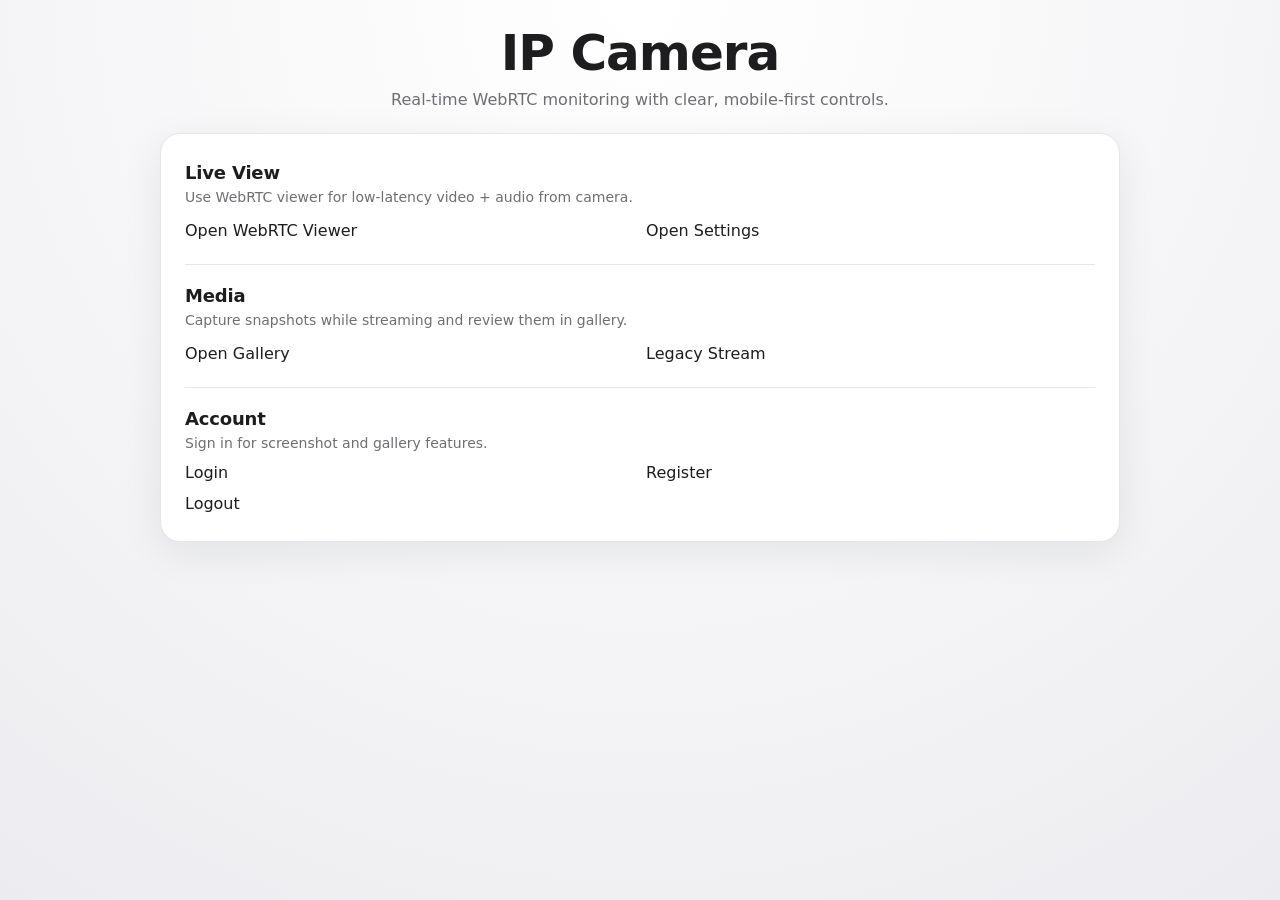
==== WebApp/public/index.html @ bef8ea27 "Support multiple viewers: UUID routing, multi-session WebRTC - SignalingWebSocketServer: one camera " ====
<!DOCTYPE html>
<html lang="en">

<head>
    <meta charset="UTF-8">
    <meta http-equiv="X-UA-Compatible" content="IE=edge">
    <meta name="viewport" content="width=device-width, initial-scale=1.0">
    <title>IP Camera</title>

    <link rel="stylesheet" href="style.css">

    <script src="bundle.js"></script>

    <style>
        .home-card {
            padding: 28px 24px;
        }

        .action-grid {
            display: grid;
            grid-template-columns: repeat(2, minmax(0, 1fr));
            gap: 12px;
            margin-top: 16px;
        }

        .action-grid md-filled-button,
        .action-grid md-outlined-button {
            width: 100%;
        }

        .section-title {
            margin: 0;
            font-size: 18px;
            letter-spacing: -0.01em;
        }

        .section-subtitle {
            margin: 6px 0 0;
            color: var(--apple-text-subtle);
            font-size: 14px;
        }

        .section + .section {
            margin-top: 24px;
            padding-top: 20px;
            border-top: 1px solid var(--apple-border);
        }

        #auth-container {
            display: flex;
            flex-wrap: wrap;
            gap: 12px;
            margin-top: 12px;
        }

        #auth-container md-filled-button,
        #auth-container md-outlined-button {
            width: calc(50% - 6px);
            min-width: 130px;
        }

        #logout_button {
            width: 100%;
        }

        .hero {
            text-align: center;
            margin-bottom: 24px;
        }

        @media (max-width: 760px) {
            .action-grid {
                grid-template-columns: 1fr;
            }

            #auth-container md-filled-button,
            #auth-container md-outlined-button {
                width: 100%;
            }
        }
    </style>
</head>

<body>
<main class="app-shell">
    <header class="hero">
        <h1 class="page-title">IP Camera</h1>
        <p class="page-subtitle">Real-time WebRTC monitoring with clear, mobile-first controls.</p>
    </header>

    <section class="app-card home-card">
        <div class="section">
            <h2 class="section-title">Live View</h2>
            <p class="section-subtitle">Use WebRTC viewer for low-latency video + audio from camera.</p>
            <div class="action-grid">
                <md-filled-button href="webrtc_viewer.html">Open WebRTC Viewer</md-filled-button>
                <md-outlined-button href="settings.html">Open Settings</md-outlined-button>
            </div>
        </div>

        <div class="section">
            <h2 class="section-title">Media</h2>
            <p class="section-subtitle">Capture snapshots while streaming and review them in gallery.</p>
            <div class="action-grid">
                <md-filled-button href="gallery.html">Open Gallery</md-filled-button>
                <md-outlined-button href="stream.html">Legacy Stream</md-outlined-button>
            </div>
        </div>

        <div class="section">
            <h2 class="section-title">Account</h2>
            <p class="section-subtitle">Sign in for screenshot and gallery features.</p>
            <div id="auth-container">
                <md-filled-button id="login_button" href="login.html">Login</md-filled-button>
                <md-outlined-button id="register_button" href="register.html">Register</md-outlined-button>
                <md-filled-button id="logout_button">Logout</md-filled-button>
            </div>
        </div>
    </section>
</main>
<script src="common.js"></script>
<script>
    const logoutButton = document.getElementById('logout_button');
    const loginButton = document.getElementById('login_button');
    const registerButton = document.getElementById('register_button');

    if (getAuthorization() === '') {
        logoutButton.style.display = 'none';
    } else {
        loginButton.style.display = 'none';
        registerButton.style.display = 'none';
    }

    logoutButton.addEventListener('click', () => {
        clearAuthorization();
        logoutButton.style.display = 'none';
        loginButton.style.display = '';
        registerButton.style.display = '';
    });

</script>
</body>
</html>
---- WebApp/public/style.css ----
:root {
    --apple-bg: #f5f5f7;
    --apple-surface: #ffffff;
    --apple-surface-soft: #fbfbfd;
    --apple-text: #1d1d1f;
    --apple-text-subtle: #6e6e73;
    --apple-border: #e5e5ea;
    --apple-primary: #007aff;
    --apple-primary-hover: #0063cc;
    --apple-success-bg: #dff7e8;
    --apple-success-text: #0c6a3a;
    --apple-error-bg: #ffe7e8;
    --apple-error-text: #b42328;
    --apple-shadow: 0 10px 40px rgba(15, 23, 42, 0.08);
    --apple-radius-lg: 20px;
    --apple-radius-md: 14px;
}

*,
*::before,
*::after {
    box-sizing: border-box;
    /* No external font fetches (offline/private). */
    font-family: system-ui, -apple-system, "Helvetica Neue", Arial, sans-serif;
}

body {
    margin: 0;
    min-height: 100vh;
    color: var(--apple-text);
    background: radial-gradient(circle at top, #ffffff 0%, var(--apple-bg) 55%, #ececf0 100%);
}

a {
    color: inherit;
}

.app-shell {
    width: min(960px, 92vw);
    margin: 0 auto;
    padding: 24px 0 48px;
}

.app-card {
    background: var(--apple-surface);
    border: 1px solid var(--apple-border);
    border-radius: var(--apple-radius-lg);
    box-shadow: var(--apple-shadow);
}

.page-header {
    text-align: center;
    margin-bottom: 20px;
}

.page-title {
    margin: 0;
    font-size: clamp(32px, 5vw, 50px);
    letter-spacing: -0.02em;
    font-weight: 700;
}

.page-subtitle {
    margin: 8px 0 0;
    color: var(--apple-text-subtle);
    font-size: 16px;
}

.status-chip {
    display: inline-block;
    padding: 10px 16px;
    border-radius: 999px;
    font-size: 14px;
    font-weight: 600;
    background: #eceef4;
    color: #475467;
}

.status-chip.connected {
    background: var(--apple-success-bg);
    color: var(--apple-success-text);
}

.status-chip.error {
    background: var(--apple-error-bg);
    color: var(--apple-error-text);
}

md-filled-button {
    --md-filled-button-container-shape: 12px;
    --md-filled-button-container-height: 48px;
    --md-filled-button-label-text-size: 16px;
    --md-filled-button-label-text-weight: 600;
    --md-filled-button-container-color: var(--apple-primary);
    --md-filled-button-label-text-color: #ffffff;
}

md-outlined-button {
    --md-outlined-button-outline-color: #c7c7cc;
    --md-outlined-button-outline-width: 1px;
    --md-outlined-button-container-height: 48px;
    --md-outlined-button-container-shape: 12px;
    --md-outlined-button-label-text-size: 16px;
    --md-outlined-button-label-text-weight: 600;
}

md-filled-button:hover {
    --md-filled-button-container-color: var(--apple-primary-hover);
}

@media (max-width: 700px) {
    .app-shell {
        width: min(520px, 94vw);
        padding-top: 18px;
    }
}
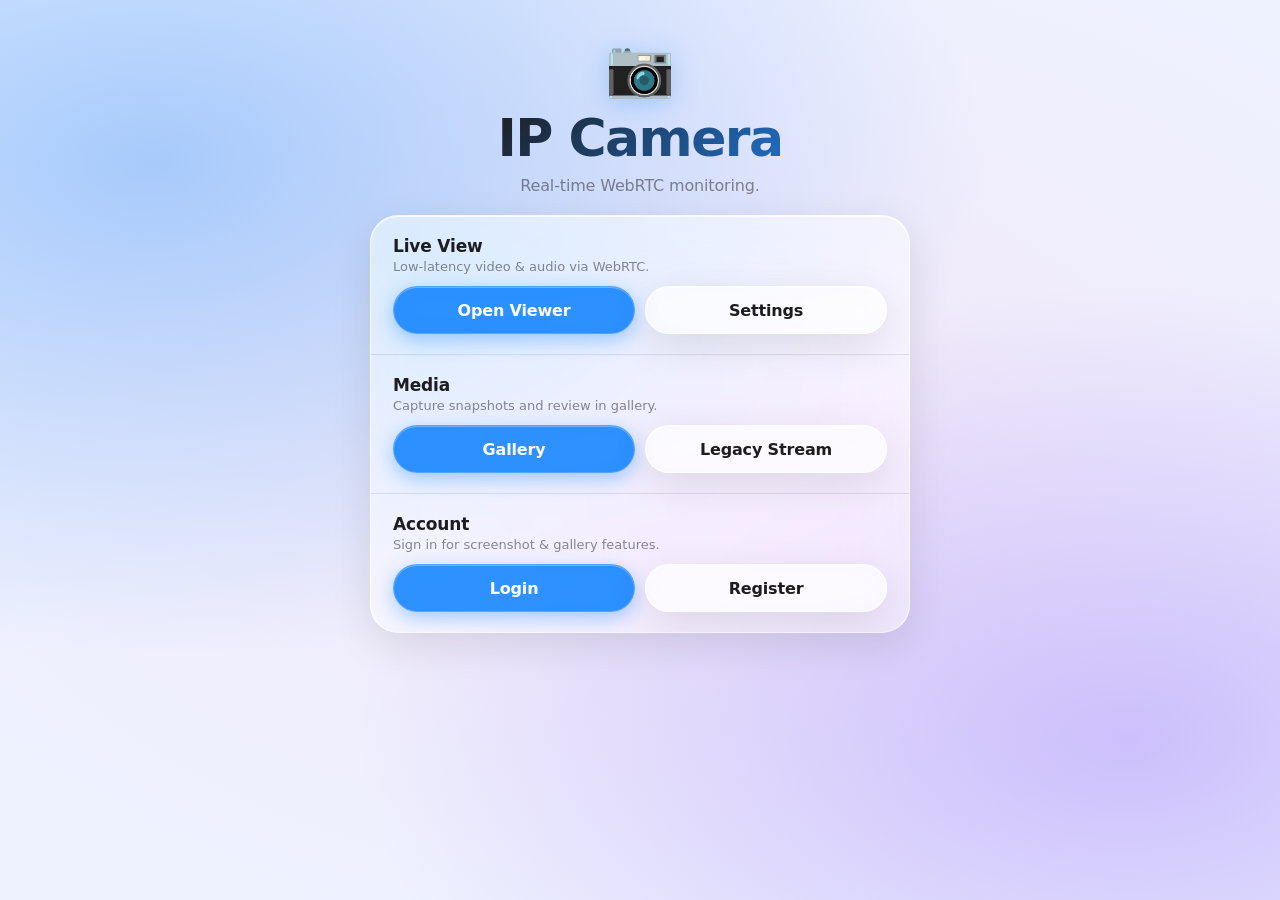
==== commit c5944080: "Apply iOS/iPadOS 26 Liquid Glass design system - style.css: new design tokens (mesh gradient bg, gla" ====
--- a/WebApp/public/index.html
+++ b/WebApp/public/index.html
@@ -1,143 +1,164 @@
 <!DOCTYPE html>
 <html lang="en">
-
 <head>
     <meta charset="UTF-8">
-    <meta http-equiv="X-UA-Compatible" content="IE=edge">
-    <meta name="viewport" content="width=device-width, initial-scale=1.0">
+    <meta name="viewport" content="width=device-width, initial-scale=1.0, viewport-fit=cover">
     <title>IP Camera</title>
-
     <link rel="stylesheet" href="style.css">
-
-    <script src="bundle.js"></script>
-
     <style>
-        .home-card {
-            padding: 28px 24px;
+        body {
+            display: flex;
+            flex-direction: column;
+            align-items: center;
+            min-height: 100dvh;
+            padding: env(safe-area-inset-top, 16px) 0 env(safe-area-inset-bottom, 16px);
         }
 
-        .action-grid {
-            display: grid;
-            grid-template-columns: repeat(2, minmax(0, 1fr));
-            gap: 12px;
-            margin-top: 16px;
+        .home-shell {
+            width: min(540px, 94vw);
+            display: flex;
+            flex-direction: column;
+            gap: 20px;
+            padding: 40px 0 56px;
         }
 
-        .action-grid md-filled-button,
-        .action-grid md-outlined-button {
-            width: 100%;
+        .hero { text-align: center; }
+
+        .hero-icon {
+            font-size: 56px;
+            line-height: 1;
+            margin-bottom: 12px;
+            display: block;
+            filter: drop-shadow(0 4px 12px rgba(0, 122, 255, 0.25));
+        }
+
+        .hero-title {
+            margin: 0;
+            font-size: clamp(34px, 8vw, 52px);
+            font-weight: 700;
+            letter-spacing: -0.03em;
+            background: linear-gradient(135deg, #1d1d1f 20%, rgba(0, 122, 255, 0.85));
+            -webkit-background-clip: text;
+            -webkit-text-fill-color: transparent;
+            background-clip: text;
+        }
+
+        .hero-subtitle {
+            margin: 8px 0 0;
+            font-size: 16px;
+            color: var(--ios-text-2);
+            letter-spacing: -0.01em;
+        }
+
+        .home-card { padding: 0; overflow: hidden; }
+
+        .section-row {
+            padding: 20px 22px;
+            display: flex;
+            flex-direction: column;
+            gap: 12px;
+        }
+
+        .section-row + .section-row {
+            border-top: 1px solid var(--ios-separator);
         }
 
         .section-title {
             margin: 0;
-            font-size: 18px;
+            font-size: 17px;
+            font-weight: 600;
             letter-spacing: -0.01em;
         }
 
-        .section-subtitle {
-            margin: 6px 0 0;
-            color: var(--apple-text-subtle);
-            font-size: 14px;
+        .section-desc {
+            margin: 3px 0 0;
+            font-size: 13px;
+            color: var(--ios-text-2);
         }
 
-        .section + .section {
-            margin-top: 24px;
-            padding-top: 20px;
-            border-top: 1px solid var(--apple-border);
+        .btn-grid {
+            display: grid;
+            grid-template-columns: repeat(2, 1fr);
+            gap: 10px;
         }
 
-        #auth-container {
-            display: flex;
-            flex-wrap: wrap;
-            gap: 12px;
-            margin-top: 12px;
-        }
+        .btn-grid .btn { width: 100%; justify-content: center; }
 
-        #auth-container md-filled-button,
-        #auth-container md-outlined-button {
-            width: calc(50% - 6px);
-            min-width: 130px;
-        }
-
-        #logout_button {
-            width: 100%;
-        }
-
-        .hero {
-            text-align: center;
-            margin-bottom: 24px;
-        }
-
-        @media (max-width: 760px) {
-            .action-grid {
-                grid-template-columns: 1fr;
-            }
-
-            #auth-container md-filled-button,
-            #auth-container md-outlined-button {
-                width: 100%;
-            }
+        @media (max-width: 400px) {
+            .btn-grid { grid-template-columns: 1fr; }
         }
     </style>
 </head>
+<body>
+<main class="home-shell">
 
-<body>
-<main class="app-shell">
     <header class="hero">
-        <h1 class="page-title">IP Camera</h1>
-        <p class="page-subtitle">Real-time WebRTC monitoring with clear, mobile-first controls.</p>
+        <span class="hero-icon">&#128247;</span>
+        <h1 class="hero-title">IP Camera</h1>
+        <p class="hero-subtitle">Real-time WebRTC monitoring.</p>
     </header>
 
     <section class="app-card home-card">
-        <div class="section">
-            <h2 class="section-title">Live View</h2>
-            <p class="section-subtitle">Use WebRTC viewer for low-latency video + audio from camera.</p>
-            <div class="action-grid">
-                <md-filled-button href="webrtc_viewer.html">Open WebRTC Viewer</md-filled-button>
-                <md-outlined-button href="settings.html">Open Settings</md-outlined-button>
+
+        <div class="section-row">
+            <div>
+                <h2 class="section-title">Live View</h2>
+                <p class="section-desc">Low-latency video &amp; audio via WebRTC.</p>
+            </div>
+            <div class="btn-grid">
+                <a href="webrtc_viewer.html" class="btn btn-primary">Open Viewer</a>
+                <a href="settings.html"      class="btn btn-secondary">Settings</a>
             </div>
         </div>
 
-        <div class="section">
-            <h2 class="section-title">Media</h2>
-            <p class="section-subtitle">Capture snapshots while streaming and review them in gallery.</p>
-            <div class="action-grid">
-                <md-filled-button href="gallery.html">Open Gallery</md-filled-button>
-                <md-outlined-button href="stream.html">Legacy Stream</md-outlined-button>
+        <div class="section-row">
+            <div>
+                <h2 class="section-title">Media</h2>
+                <p class="section-desc">Capture snapshots and review in gallery.</p>
+            </div>
+            <div class="btn-grid">
+                <a href="gallery.html" class="btn btn-primary">Gallery</a>
+                <a href="stream.html"  class="btn btn-secondary">Legacy Stream</a>
             </div>
         </div>
 
-        <div class="section">
-            <h2 class="section-title">Account</h2>
-            <p class="section-subtitle">Sign in for screenshot and gallery features.</p>
-            <div id="auth-container">
-                <md-filled-button id="login_button" href="login.html">Login</md-filled-button>
-                <md-outlined-button id="register_button" href="register.html">Register</md-outlined-button>
-                <md-filled-button id="logout_button">Logout</md-filled-button>
+        <div class="section-row">
+            <div>
+                <h2 class="section-title">Account</h2>
+                <p class="section-desc">Sign in for screenshot &amp; gallery features.</p>
+            </div>
+            <div style="display:flex; flex-direction:column; gap:10px;">
+                <div id="auth-container" style="display:flex; gap:10px;">
+                    <a href="login.html"    id="login_button"    class="btn btn-primary"   style="flex:1; justify-content:center;">Login</a>
+                    <a href="register.html" id="register_button" class="btn btn-secondary" style="flex:1; justify-content:center;">Register</a>
+                </div>
+                <button id="logout_button" class="btn btn-secondary" style="display:none; width:100%;">Logout</button>
             </div>
         </div>
+
     </section>
+
 </main>
+
 <script src="common.js"></script>
 <script>
-    const logoutButton = document.getElementById('logout_button');
-    const loginButton = document.getElementById('login_button');
+    const logoutButton   = document.getElementById('logout_button');
+    const loginButton    = document.getElementById('login_button');
     const registerButton = document.getElementById('register_button');
+    const authContainer  = document.getElementById('auth-container');
 
     if (getAuthorization() === '') {
         logoutButton.style.display = 'none';
     } else {
-        loginButton.style.display = 'none';
-        registerButton.style.display = 'none';
+        authContainer.style.display = 'none';
+        logoutButton.style.display = '';
     }
 
     logoutButton.addEventListener('click', () => {
         clearAuthorization();
         logoutButton.style.display = 'none';
-        loginButton.style.display = '';
-        registerButton.style.display = '';
+        authContainer.style.display = 'flex';
     });
-
 </script>
 </body>
-</html>+</html>
--- a/WebApp/public/style.css
+++ b/WebApp/public/style.css
@@ -1,116 +1,234 @@
+/* =========================================================
+   iOS / iPadOS 26 — Liquid Glass Design System
+   ========================================================= */
+
 :root {
-    --apple-bg: #f5f5f7;
-    --apple-surface: #ffffff;
-    --apple-surface-soft: #fbfbfd;
-    --apple-text: #1d1d1f;
-    --apple-text-subtle: #6e6e73;
-    --apple-border: #e5e5ea;
-    --apple-primary: #007aff;
-    --apple-primary-hover: #0063cc;
-    --apple-success-bg: #dff7e8;
-    --apple-success-text: #0c6a3a;
-    --apple-error-bg: #ffe7e8;
-    --apple-error-text: #b42328;
-    --apple-shadow: 0 10px 40px rgba(15, 23, 42, 0.08);
-    --apple-radius-lg: 20px;
-    --apple-radius-md: 14px;
-}
-
-*,
-*::before,
-*::after {
+    /* System colours */
+    --ios-blue:        #007aff;
+    --ios-blue-dark:   #0051d5;
+    --ios-green:       #30d158;
+    --ios-red:         #ff3b30;
+    --ios-text:        #1d1d1f;
+    --ios-text-2:      rgba(60, 60, 67, 0.60);
+    --ios-text-3:      rgba(60, 60, 67, 0.30);
+    --ios-separator:   rgba(60, 60, 67, 0.12);
+
+    /* Glass tokens */
+    --glass-white-bg:       rgba(255, 255, 255, 0.52);
+    --glass-white-border:   rgba(255, 255, 255, 0.72);
+    --glass-white-hi:       rgba(255, 255, 255, 0.80);   /* top highlight */
+    --glass-blur:           blur(28px) saturate(200%);
+    --glass-shadow:         0 12px 40px rgba(0, 0, 0, 0.10),
+                            inset 0 1px 0 var(--glass-white-hi);
+
+    /* Blue glass */
+    --glass-blue-bg:        rgba(0, 122, 255, 0.82);
+    --glass-blue-border:    rgba(120, 180, 255, 0.55);
+    --glass-blue-hi:        rgba(180, 220, 255, 0.45);
+    --glass-blue-shadow:    0 6px 20px rgba(0, 122, 255, 0.35),
+                            inset 0 1px 0 var(--glass-blue-hi);
+
+    /* Radii */
+    --r-xl:   28px;
+    --r-lg:   20px;
+    --r-md:   16px;
+    --r-sm:   12px;
+    --r-pill: 999px;
+}
+
+/* ── Reset ── */
+*, *::before, *::after {
     box-sizing: border-box;
-    /* No external font fetches (offline/private). */
-    font-family: system-ui, -apple-system, "Helvetica Neue", Arial, sans-serif;
-}
-
+    font-family: system-ui, -apple-system, "SF Pro Display",
+                 "Helvetica Neue", Arial, sans-serif;
+    -webkit-tap-highlight-color: transparent;
+}
+
+/* ── Background mesh gradient ── */
 body {
     margin: 0;
-    min-height: 100vh;
-    color: var(--apple-text);
-    background: radial-gradient(circle at top, #ffffff 0%, var(--apple-bg) 55%, #ececf0 100%);
-}
-
-a {
-    color: inherit;
-}
-
+    min-height: 100dvh;
+    color: var(--ios-text);
+    background:
+        radial-gradient(ellipse 65% 55% at 12% 18%,
+                        rgba(96,  165, 250, 0.50) 0%, transparent 100%),
+        radial-gradient(ellipse 60% 50% at 88% 82%,
+                        rgba(167, 139, 250, 0.48) 0%, transparent 100%),
+        radial-gradient(ellipse 70% 60% at 55% 48%,
+                        rgba(251, 207, 232, 0.30) 0%, transparent 100%),
+        #eef2ff;
+}
+
+a { color: inherit; text-decoration: none; }
+
+/* ── Shell ── */
 .app-shell {
     width: min(960px, 92vw);
     margin: 0 auto;
-    padding: 24px 0 48px;
-}
-
+    padding: 28px 0 56px;
+}
+
+/* ── Glass card ── */
 .app-card {
-    background: var(--apple-surface);
-    border: 1px solid var(--apple-border);
-    border-radius: var(--apple-radius-lg);
-    box-shadow: var(--apple-shadow);
-}
-
+    background: var(--glass-white-bg);
+    backdrop-filter: var(--glass-blur);
+    -webkit-backdrop-filter: var(--glass-blur);
+    border: 1px solid var(--glass-white-border);
+    border-bottom-color: rgba(255, 255, 255, 0.35);
+    border-radius: var(--r-xl);
+    box-shadow: var(--glass-shadow);
+}
+
+/* ── Page header ── */
 .page-header {
     text-align: center;
-    margin-bottom: 20px;
+    margin-bottom: 24px;
 }
 
 .page-title {
     margin: 0;
-    font-size: clamp(32px, 5vw, 50px);
-    letter-spacing: -0.02em;
+    font-size: clamp(34px, 6vw, 52px);
     font-weight: 700;
+    letter-spacing: -0.025em;
+    color: var(--ios-text);
 }
 
 .page-subtitle {
     margin: 8px 0 0;
-    color: var(--apple-text-subtle);
     font-size: 16px;
-}
-
+    color: var(--ios-text-2);
+    letter-spacing: -0.01em;
+}
+
+/* ── Status chip — glass pill ── */
 .status-chip {
-    display: inline-block;
-    padding: 10px 16px;
-    border-radius: 999px;
+    display: inline-flex;
+    align-items: center;
+    gap: 7px;
+    padding: 8px 16px;
+    border-radius: var(--r-pill);
     font-size: 14px;
     font-weight: 600;
-    background: #eceef4;
-    color: #475467;
+    letter-spacing: -0.01em;
+    background: rgba(120, 120, 128, 0.18);
+    backdrop-filter: blur(12px) saturate(160%);
+    -webkit-backdrop-filter: blur(12px) saturate(160%);
+    border: 1px solid rgba(255, 255, 255, 0.55);
+    color: var(--ios-text-2);
+    transition: background 0.25s ease, color 0.25s ease;
+}
+
+.status-chip::before {
+    content: "";
+    width: 8px;
+    height: 8px;
+    border-radius: 50%;
+    background: rgba(120, 120, 128, 0.5);
+    flex-shrink: 0;
+    transition: background 0.25s ease;
 }
 
 .status-chip.connected {
-    background: var(--apple-success-bg);
-    color: var(--apple-success-text);
+    background: rgba(48, 209, 88, 0.20);
+    border-color: rgba(48, 209, 88, 0.45);
+    color: #0a6b30;
+}
+
+.status-chip.connected::before {
+    background: var(--ios-green);
+    box-shadow: 0 0 6px rgba(48, 209, 88, 0.7);
 }
 
 .status-chip.error {
-    background: var(--apple-error-bg);
-    color: var(--apple-error-text);
-}
-
-md-filled-button {
-    --md-filled-button-container-shape: 12px;
-    --md-filled-button-container-height: 48px;
-    --md-filled-button-label-text-size: 16px;
-    --md-filled-button-label-text-weight: 600;
-    --md-filled-button-container-color: var(--apple-primary);
-    --md-filled-button-label-text-color: #ffffff;
-}
-
-md-outlined-button {
-    --md-outlined-button-outline-color: #c7c7cc;
-    --md-outlined-button-outline-width: 1px;
-    --md-outlined-button-container-height: 48px;
-    --md-outlined-button-container-shape: 12px;
-    --md-outlined-button-label-text-size: 16px;
-    --md-outlined-button-label-text-weight: 600;
-}
-
-md-filled-button:hover {
-    --md-filled-button-container-color: var(--apple-primary-hover);
-}
-
-@media (max-width: 700px) {
+    background: rgba(255, 59, 48, 0.16);
+    border-color: rgba(255, 59, 48, 0.40);
+    color: #b42328;
+}
+
+.status-chip.error::before {
+    background: var(--ios-red);
+}
+
+/* ── Glass input ── */
+.glass-input {
+    width: 100%;
+    background: rgba(255, 255, 255, 0.60);
+    backdrop-filter: blur(12px);
+    -webkit-backdrop-filter: blur(12px);
+    border: 1px solid rgba(255, 255, 255, 0.72);
+    border-radius: var(--r-md);
+    padding: 13px 16px;
+    font-size: 16px;
+    color: var(--ios-text);
+    outline: none;
+    transition: border-color 0.18s ease, box-shadow 0.18s ease;
+    -webkit-appearance: none;
+}
+
+.glass-input::placeholder { color: var(--ios-text-3); }
+
+.glass-input:focus {
+    border-color: var(--ios-blue);
+    box-shadow: 0 0 0 3.5px rgba(0, 122, 255, 0.20);
+}
+
+/* ── Glass buttons ── */
+.btn {
+    display: inline-flex;
+    align-items: center;
+    justify-content: center;
+    gap: 6px;
+    border: none;
+    border-radius: var(--r-pill);
+    min-height: 48px;
+    padding: 0 22px;
+    font-size: 16px;
+    font-weight: 600;
+    letter-spacing: -0.01em;
+    cursor: pointer;
+    text-decoration: none;
+    transition: transform 0.14s ease, box-shadow 0.14s ease, opacity 0.14s ease;
+    -webkit-appearance: none;
+    white-space: nowrap;
+}
+
+.btn:active { transform: scale(0.96); }
+
+.btn-primary {
+    background: var(--glass-blue-bg);
+    backdrop-filter: blur(16px);
+    -webkit-backdrop-filter: blur(16px);
+    border: 1px solid var(--glass-blue-border);
+    color: #ffffff;
+    box-shadow: var(--glass-blue-shadow);
+}
+
+.btn-primary:hover  { background: rgba(0, 122, 255, 0.92); }
+.btn-primary:disabled {
+    background: rgba(120, 120, 128, 0.25);
+    border-color: rgba(255, 255, 255, 0.4);
+    box-shadow: none;
+    color: rgba(60, 60, 67, 0.4);
+    cursor: not-allowed;
+    transform: none;
+}
+
+.btn-secondary {
+    background: var(--glass-white-bg);
+    backdrop-filter: blur(16px);
+    -webkit-backdrop-filter: blur(16px);
+    border: 1px solid var(--glass-white-border);
+    color: var(--ios-text);
+    box-shadow: var(--glass-shadow);
+}
+
+.btn-secondary:hover { background: rgba(255, 255, 255, 0.68); }
+
+/* ── Responsive ── */
+@media (max-width: 680px) {
     .app-shell {
-        width: min(520px, 94vw);
-        padding-top: 18px;
+        width: min(560px, 94vw);
+        padding-top: 20px;
     }
-}+    .btn { min-height: 44px; font-size: 15px; }
+}
